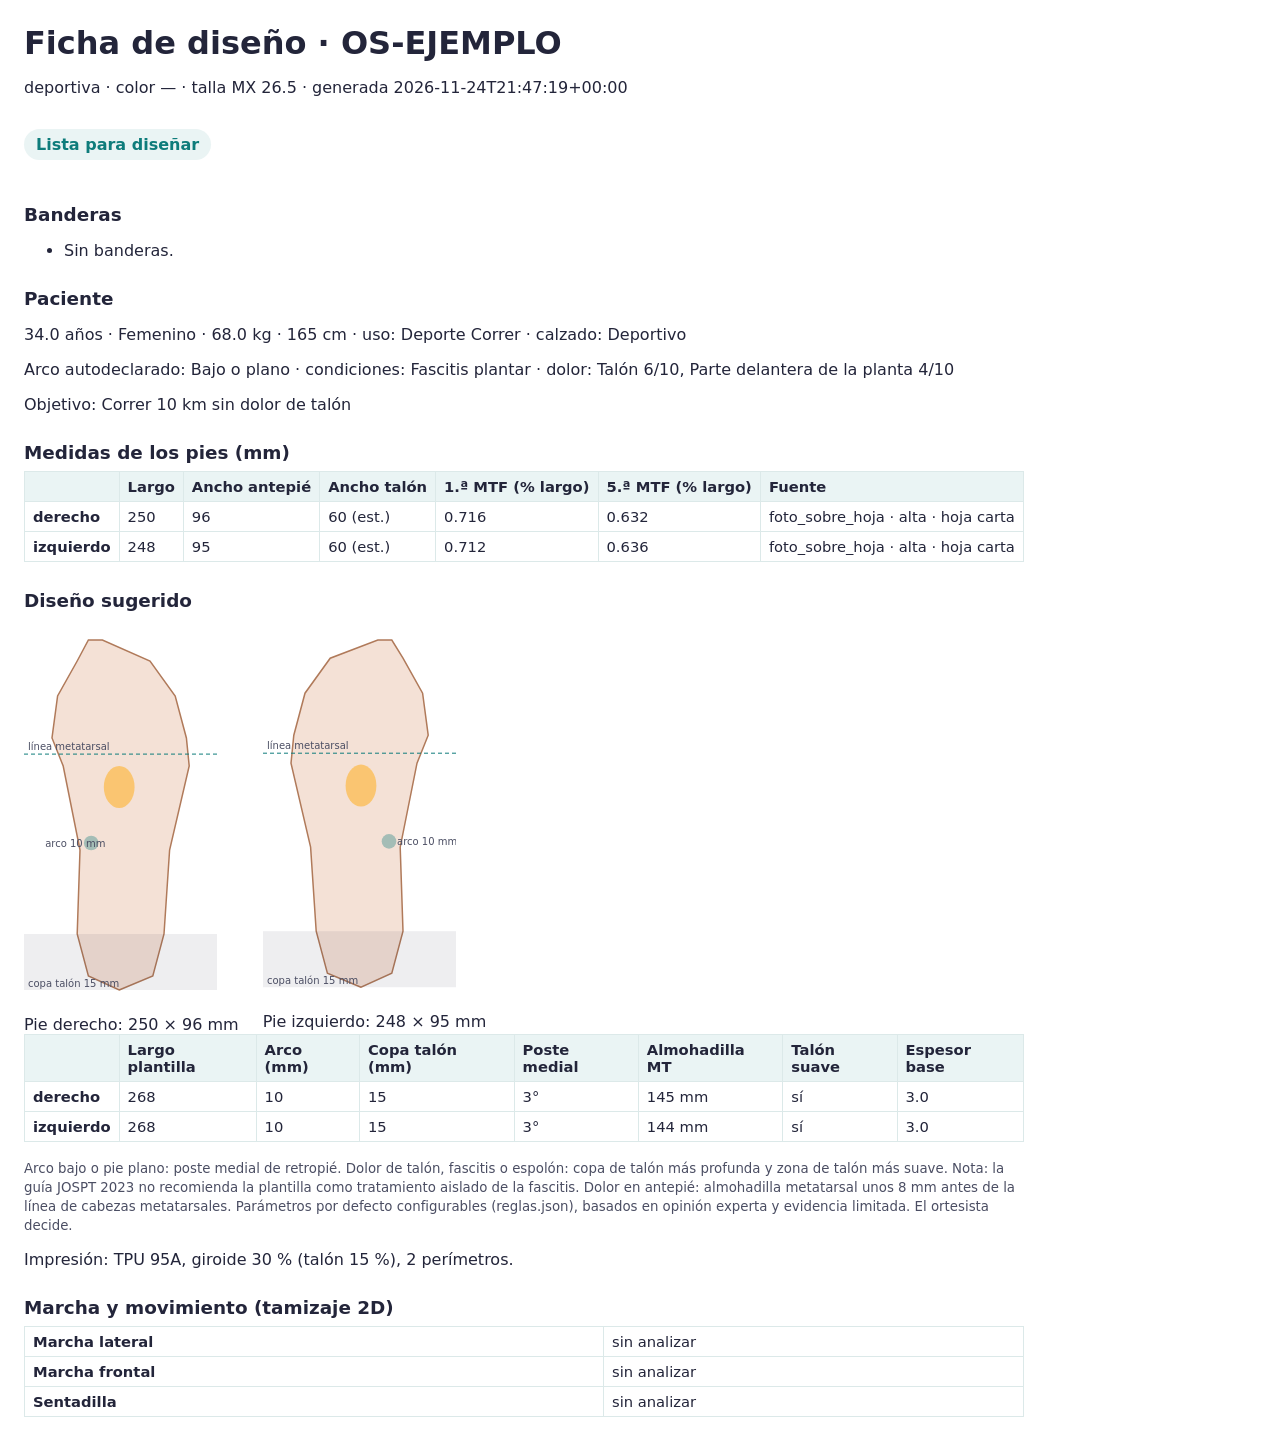
==== worker/tests/salida_ejemplo/reporte.html @ e25647a6 "Medición del pie por foto, revisión de postura y programa de extracción Página: - Foto cenital de ca" ====
<!doctype html><html lang="es-MX"><head><meta charset="utf-8"><meta name="viewport" content="width=device-width,initial-scale=1">
<title>Ficha OS-EJEMPLO</title><style>
body{font-family:system-ui,sans-serif;margin:0;padding:24px;color:#23253A;background:#fff;max-width:1000px}
h1{margin:0 0 4px} h2{margin:28px 0 8px;font-size:1.15rem} table{border-collapse:collapse;width:100%;font-size:.92rem}
th,td{border:1px solid #DCE9E9;padding:6px 8px;text-align:left;vertical-align:top} thead th{background:#EAF4F4}
.estado{display:inline-block;padding:6px 12px;border-radius:99px;font-weight:800;background:#EAF4F4;color:#0E7C7B}
li.b{color:#7C1F1F;font-weight:600} li{margin:4px 0} .pies{display:flex;gap:24px;flex-wrap:wrap} figure{margin:0}
svg .pie{fill:#F4E1D6;stroke:#B07A5A;stroke-width:1.5} svg .guia{stroke:#0E7C7B;stroke-dasharray:4 3} svg .arco{fill:rgba(14,124,123,.35)}
svg .pad{fill:rgba(255,176,32,.55)} svg .talon{fill:rgba(43,45,66,.08)} svg .t{font-size:10px;fill:#4B4E63} .sinsvg{padding:20px;border:1px dashed #ccc}
small{color:#4B4E63} code{white-space:pre-wrap;word-break:break-word}
</style></head><body>
<h1>Ficha de diseño · OS-EJEMPLO</h1>
<p>deportiva · color — · talla MX 26.5 · generada 2026-11-24T21:47:19+00:00</p>
<p class="estado">Lista para diseñar</p>
<h2>Banderas</h2><ul><li>Sin banderas.</li></ul>
<h2>Paciente</h2><p>34.0 años · Femenino · 68.0 kg · 165 cm · uso: Deporte Correr · calzado: Deportivo</p>
<p>Arco autodeclarado: Bajo o plano · condiciones: Fascitis plantar · dolor: Talón 6/10, Parte delantera de la planta 4/10</p>
<p>Objetivo: Correr 10 km sin dolor de talón</p>
<h2>Medidas de los pies (mm)</h2><table><thead><tr><th></th><th>Largo</th><th>Ancho antepié</th><th>Ancho talón</th><th>1.ª MTF (% largo)</th><th>5.ª MTF (% largo)</th><th>Fuente</th></tr></thead><tbody><tr><th>derecho</th><td>250</td><td>96</td><td>60 (est.)</td><td>0.716</td><td>0.632</td><td>foto_sobre_hoja · alta · hoja carta</td></tr><tr><th>izquierdo</th><td>248</td><td>95</td><td>60 (est.)</td><td>0.712</td><td>0.636</td><td>foto_sobre_hoja · alta · hoja carta</td></tr></tbody></table>
<h2>Diseño sugerido</h2><div class="pies"><figure><svg viewBox="0 0 193 392" width="193" height="392"><polygon points="95.2,371.0 128.8,357.0 140.0,315.0 145.6,231.0 165.2,147.0 162.4,119.0 151.2,77.0 126.0,42.0 78.4,21.0 64.4,21.0 53.2,42.0 33.6,77.0 28.0,119.0 39.2,147.0 56.0,231.0 53.2,315.0 64.4,357.0 95.2,371.0" class="pie"/><line x1="0" x2="193" y1="135.1" y2="135.1" class="guia"/><text x="4" y="131.1" class="t">línea metatarsal</text><circle cx="67.2" cy="224.0" r="7.3" class="arco"/><text x="21.2" y="228.0" class="t">arco 10 mm</text><ellipse cx="95.2" cy="168.0" rx="15.4" ry="21.0" class="pad"/><rect x="0" y="315.0" width="193" height="56.0" class="talon"/><text x="4" y="368.2" class="t">copa talón 15 mm</text></svg><figcaption>Pie derecho: 250 × 96 mm</figcaption></figure><figure><svg viewBox="0 0 193 389" width="193" height="389"><polygon points="98.0,368.2 64.4,354.2 53.2,312.2 47.6,228.2 28.0,144.2 30.8,116.2 42.0,74.2 67.2,39.2 114.8,21.0 128.8,21.0 140.0,39.2 159.6,74.2 165.2,116.2 154.0,144.2 137.2,228.2 140.0,312.2 128.8,354.2 98.0,368.2" class="pie"/><line x1="0" x2="193" y1="134.2" y2="134.2" class="guia"/><text x="4" y="130.2" class="t">línea metatarsal</text><circle cx="126.0" cy="222.4" r="7.3" class="arco"/><text x="134.0" y="226.4" class="t">arco 10 mm</text><ellipse cx="98.0" cy="166.6" rx="15.4" ry="21.0" class="pad"/><rect x="0" y="312.2" width="193" height="56.0" class="talon"/><text x="4" y="365.4" class="t">copa talón 15 mm</text></svg><figcaption>Pie izquierdo: 248 × 95 mm</figcaption></figure></div>
<table><thead><tr><th></th><th>Largo plantilla</th><th>Arco (mm)</th><th>Copa talón (mm)</th><th>Poste medial</th><th>Almohadilla MT</th><th>Talón suave</th><th>Espesor base</th></tr></thead><tbody><tr><th>derecho</th><td>268</td><td>10</td><td>15</td><td>3°</td><td>145 mm</td><td>sí</td><td>3.0</td></tr><tr><th>izquierdo</th><td>268</td><td>10</td><td>15</td><td>3°</td><td>144 mm</td><td>sí</td><td>3.0</td></tr></tbody></table>
<p><small>Arco bajo o pie plano: poste medial de retropié. Dolor de talón, fascitis o espolón: copa de talón más profunda y zona de talón más suave. Nota: la guía JOSPT 2023 no recomienda la plantilla como tratamiento aislado de la fascitis. Dolor en antepié: almohadilla metatarsal unos 8 mm antes de la línea de cabezas metatarsales. Parámetros por defecto configurables (reglas.json), basados en opinión experta y evidencia limitada. El ortesista decide.</small></p>
<p>Impresión: TPU 95A, giroide 30 % (talón 15 %), 2 perímetros.</p>
<h2>Marcha y movimiento (tamizaje 2D)</h2><table><tbody><tr><th>Marcha lateral</th><td>sin analizar</td></tr><tr><th>Marcha frontal</th><td>sin analizar</td></tr><tr><th>Sentadilla</th><td>sin analizar</td></tr></tbody></table>
</body></html>
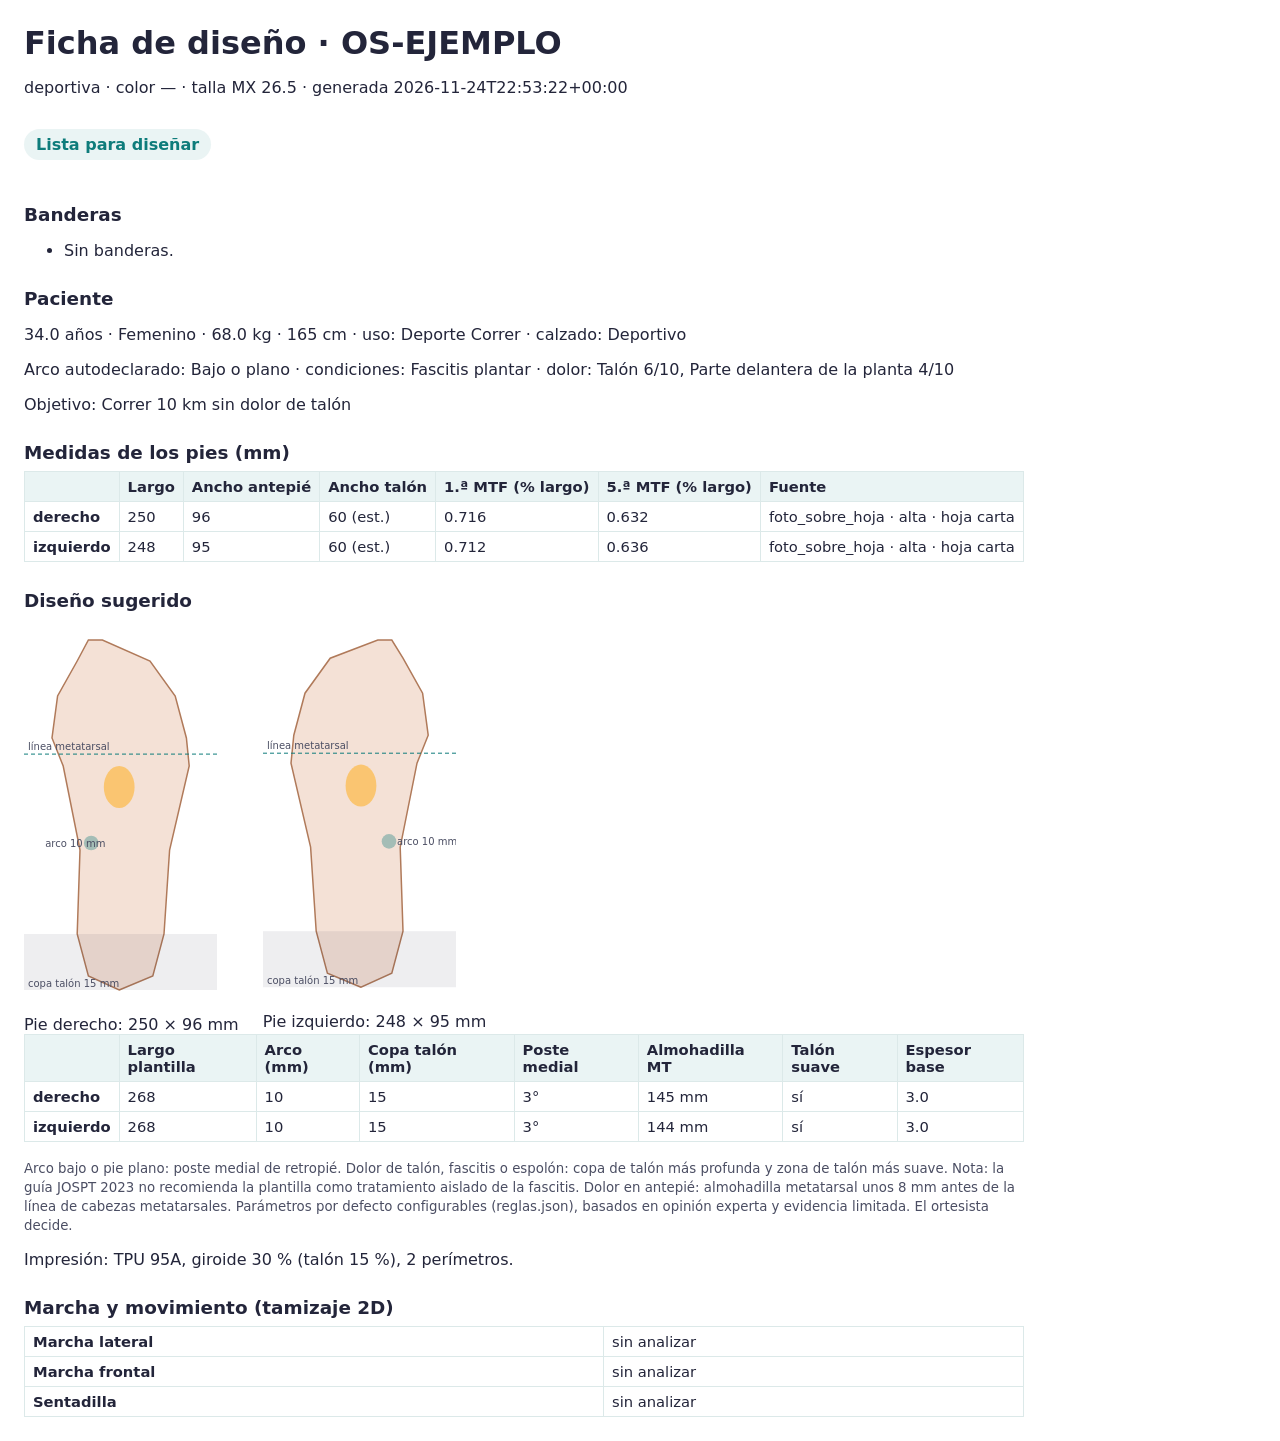
==== commit e594eec9: "Integración con el sistema de plantillas: contrato en Supabase y decisiones - Exportación: sucursal " ====
--- a/worker/tests/salida_ejemplo/reporte.html
+++ b/worker/tests/salida_ejemplo/reporte.html
@@ -10,7 +10,7 @@
 small{color:#4B4E63} code{white-space:pre-wrap;word-break:break-word}
 </style></head><body>
 <h1>Ficha de diseño · OS-EJEMPLO</h1>
-<p>deportiva · color — · talla MX 26.5 · generada 2026-11-24T21:47:19+00:00</p>
+<p>deportiva · color — · talla MX 26.5 · generada 2026-11-24T22:53:22+00:00</p>
 <p class="estado">Lista para diseñar</p>
 <h2>Banderas</h2><ul><li>Sin banderas.</li></ul>
 <h2>Paciente</h2><p>34.0 años · Femenino · 68.0 kg · 165 cm · uso: Deporte Correr · calzado: Deportivo</p>
